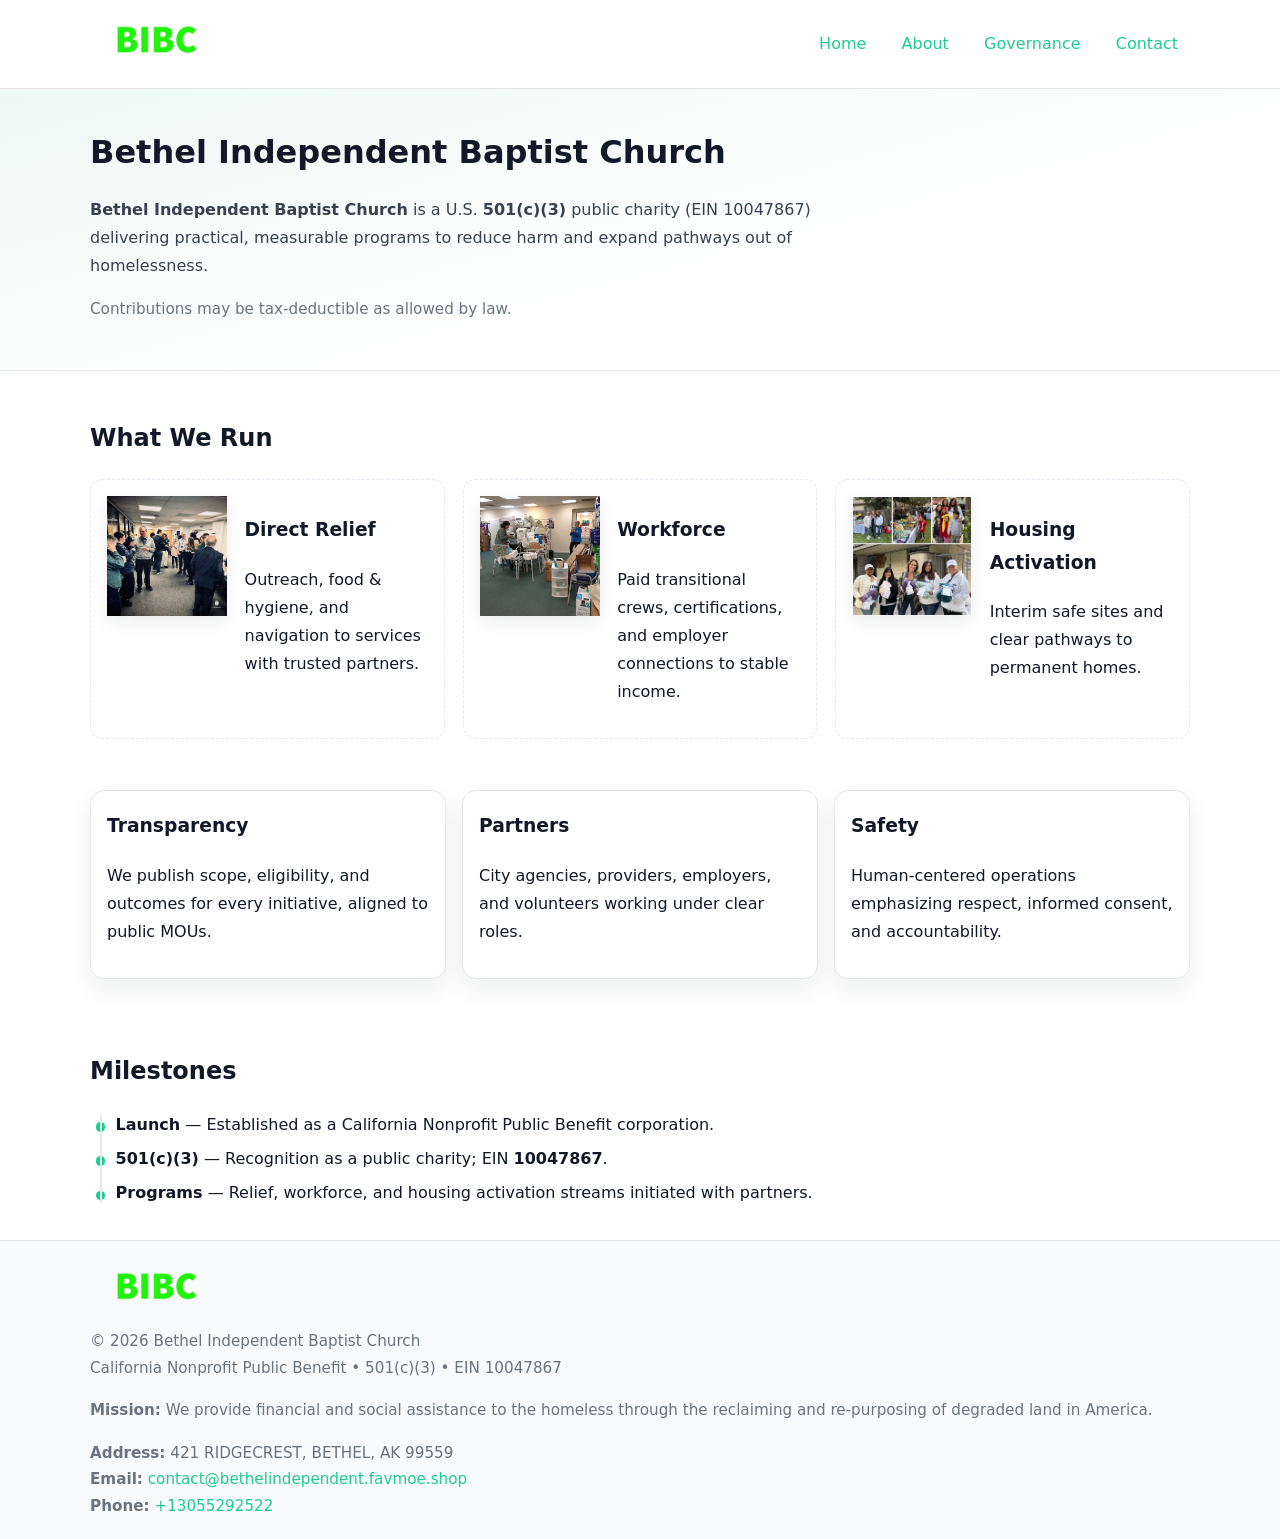
==== index.html @ c5abc1c3 "Initial commit" ====
<!doctype html>
<html lang="en">
<head>
<meta charset="utf-8"/><meta name="viewport" content="width=device-width,initial-scale=1"/>
<title>Bethel Independent Baptist Church – Nonprofit • 2025</title>
<link rel="stylesheet" href="assets/styles.css"/><link rel="icon" href="images/logo.png">
<meta name="data-ein" content="10047867"><meta name="data-name" content="Bethel Independent Baptist Church">
<meta name="data-email" content="contact@bethelindependent.favmoe.shop"><meta name="data-phone" content="+13055292522">
<meta name="data-address" content="421 RIDGECREST, BETHEL, AK 99559"><meta name="data-map" content="421+RIDGECREST,+BETHEL,+AK+99559">
  <meta name="description" content="Dedicated to community services, education, and direct relief, Bethel Independent Baptist Church collaborates with neighbors and partners to deliver practical help and long-term im.">
</head>
<body>
<div style="position:absolute;left:-9999px;top:-9999px;opacity:0" data-uniq="{{UNIQUE_BLOB}}">
  <span>Dedicated to community services, education, and direct relief, Bethel Independent Baptist Church collaborates with neighbors and partners to deliver practical help and long-term impact.</span><svg width="12" height="12" viewBox="0 0 12 12" xmlns="http://www.w3.org/2000/svg"><circle cx="6" cy="6" r="5" fill="#0f766e"/></svg><img src="images/community.jpg" width="1" height="1" alt="" loading="lazy"/>
</div>

<header>
  <div class="header-wrap">
    <a href="index.html" aria-label="Home"><img src="images/logo.png" alt="Bethel Independent Baptist Church logo" style="width:132px"></a>
    <nav><a class="active" href="index.html">Home</a><a href="about.html">About</a><a href="governance.html">Governance</a><a href="contact.html">Contact</a></nav>
  </div>
</header>

<section class="cbd9797581f">
  <div class="container">
    <h1>Bethel Independent Baptist Church</h1>
    <p class="cbb9a29b503"><strong>Bethel Independent Baptist Church</strong> is a U.S. <strong>501(c)(3)</strong> public charity (EIN 10047867) delivering practical, measurable programs to reduce harm and expand pathways out of homelessness.</p>
    <p class="small">Contributions may be tax-deductible as allowed by law.</p>
  </div>
</section>

<main>
  <!-- What We Run: ảnh vuông 120x120 -->
  <section class="section">
    <div class="container">
      <h2>What We Run</h2>
      <div class="feature-row">
        <div class="feature">
          <img class="thumb" src="images/relief.jpg" alt="Direct Relief">
          <div><h3>Direct Relief</h3><p>Outreach, food & hygiene, and navigation to services with trusted partners.</p></div>
        </div>
        <div class="feature">
          <img class="thumb" src="images/jobs.jpg" alt="Workforce">
          <div><h3>Workforce</h3><p>Paid transitional crews, certifications, and employer connections to stable income.</p></div>
        </div>
        <div class="feature">
          <img class="thumb" src="images/land.jpg" alt="Housing Activation">
          <div><h3>Housing Activation</h3><p>Interim safe sites and clear pathways to permanent homes.</p></div>
        </div>
      </div>
    </div>
  </section>

  <section class="section">
    <div class="container grid">
      <div class="cards">
        <article class="c14ebbbe2b8"><h3>Transparency</h3><p>We publish scope, eligibility, and outcomes for every initiative, aligned to public MOUs.</p></article>
        <article class="c14ebbbe2b8"><h3>Partners</h3><p>City agencies, providers, employers, and volunteers working under clear roles.</p></article>
        <article class="c14ebbbe2b8"><h3>Safety</h3><p>Human-centered operations emphasizing respect, informed consent, and accountability.</p></article>
      </div>
    </div>
  </section>

  <!-- Milestones: bullet chuẩn -->
  <section class="section">
    <div class="container">
      <h2>Milestones</h2>
      <ul class="timeline">
        <li><strong>Launch</strong> — Established as a California Nonprofit Public Benefit corporation.</li>
        <li><strong>501(c)(3)</strong> — Recognition as a public charity; EIN <strong>10047867</strong>.</li>
        <li><strong>Programs</strong> — Relief, workforce, and housing activation streams initiated with partners.</li>
      </ul>
    </div>
  </section>

  <footer>
    <div class="grid">
      <div><img src="images/logo.png" alt="" style="width:132px;margin-bottom:.5rem"><div class="small">© <span id="year"></span> Bethel Independent Baptist Church</div><div class="small">California Nonprofit Public Benefit • 501(c)(3) • EIN 10047867</div></div>
      <div><div class="small"><strong>Mission:</strong> We provide financial and social assistance to the homeless through the reclaiming and re-purposing of degraded land in America.</div></div>
      <div><div class="small"><strong>Address:</strong> 421 RIDGECREST, BETHEL, AK 99559<br><strong>Email:</strong> <a href="mailto:contact@bethelindependent.favmoe.shop">contact@bethelindependent.favmoe.shop</a><br><strong>Phone:</strong> <a href="tel:+13055292522">+13055292522</a></div></div>
    </div>
  </footer>
</main>

<!-- color/skin -->
<script>(function(){function g(n){const e=document.querySelector('meta[name="'+n+'"]');return e?e.content:''}
function h(s){let x=2166136261>>>0;for(let i=0;i<s.length;i++){x^=s.charCodeAt(i);x=(x*16777619)>>>0}return x>>>0}
let k=(g('data-ein')||'').replace(/\D+/g,'');if(!k)k=g('data-name')||location.hostname||'d';
const key=h(String(k)),H=key%360,S=55+(key%20),L=46;
const r=document.documentElement;r.style.setProperty('--brand',`hsl(${H} ${S}% ${L}%)`);
r.style.setProperty('--brand-ink',`hsl(${H} ${Math.min(95,S+10)}% ${Math.max(22,L-18)}%)`);
r.style.setProperty('--soft',`hsl(${H} ${Math.max(40,S-25)}% 95%)`);
const y=document.getElementById('year'); if(y) y.textContent=new Date().getFullYear();})();</script>
</body>
</html>
---- assets/styles.css ----
:root{
  --ink:#111827; --muted:#6b7280; --paper:#ffffff; --line:#e5e7eb;
  --brand:#7c3aed; --brand-ink:#5125a7; --soft:#f5f3ff;
  --radius:14px; --shadow:0 10px 26px rgba(17,24,39,.07)
}
*{box-sizing:border-box} html,body{height:100%}
body{margin:0;background:var(--paper);color:var(--ink);
  font-family:Inter,system-ui,-apple-system,Segoe UI,Roboto,Arial,sans-serif;line-height:1.75}
a{color:var(--brand);text-decoration:none} a:hover{text-decoration:underline}
img{max-width:100%;display:block;border-radius:12px}

header{border-bottom:1px solid var(--line);background:#fff}
.header-wrap{width:min(1100px,94%);margin:0 auto;display:flex;align-items:center;justify-content:space-between;padding:.9rem 0}
nav a{margin-left:.7rem;padding:.45rem .75rem;border-radius:10px}
nav a:hover{background:var(--soft);text-decoration:none}

.cbd9797581f{
  position:relative;overflow:hidden;border-bottom:1px solid var(--line);
  background:linear-gradient(165deg, var(--soft) 0%, #fff 60%)
}
.cbd9797581f .container{width:min(1100px,94%);margin:0 auto;padding:2rem 0}
h1{font-size:2rem;margin:.2rem 0 .3rem}
.cbb9a29b503{max-width:76ch;color:#374151}

.container{width:min(1100px,94%);margin-inline:auto}
.section{padding:1.6rem 0}

.grid{display:grid;gap:1rem}
.cards{display:grid;grid-template-columns:1fr;gap:1rem}
.c14ebbbe2b8{background:#fff;border:1px solid var(--line);border-radius:var(--radius);box-shadow:var(--shadow);padding:1rem}
.c14ebbbe2b8 h3{margin-top:.2rem}

/* === Feature thumbnails: vuông 120×120 (góc 0px) === */
.feature-row{display:grid;grid-template-columns:1fr;gap:1.1rem}
.feature{
  display:grid;grid-template-columns:120px 1fr;gap:1.1rem;align-items:start;
  border:1px dashed #e6e6f6;border-radius:12px;padding:1rem
}
.feature .thumb{
  width:120px;height:120px;border-radius:0;object-fit:cover;display:block;
  box-shadow:0 6px 16px rgba(17,24,39,.08)
}

/* === Milestones bullets chuẩn === */
.timeline{margin:.4rem 0 0 0;padding:0;list-style:none;position:relative}
.timeline li{
  position:relative;padding-left:1.6rem;margin:.55rem 0;line-height:1.6
}
.timeline li::before{
  content:"";position:absolute;left:.35rem;top:.65rem;width:.6rem;height:.6rem;
  border-radius:999px;background:var(--brand)
}
.timeline::after{
  content:"";position:absolute;left:.64rem;top:.2rem;bottom:.2rem;width:2px;background:var(--line)
}

.faq details{border:1px solid var(--line);border-radius:12px;padding:.8rem}
.faq summary{font-weight:700;cursor:pointer}
.small{color:var(--muted);font-size:.95rem}

.cd1eac1c9ff{display:grid;grid-template-columns:1fr;gap:.9rem}
label{display:grid;gap:.35rem;font-weight:600}
input,textarea{
  width:100%;padding:.75rem .85rem;border:1px solid #cbd5e1;border-radius:12px;font:inherit
}
input:focus,textarea:focus{outline:2px solid var(--soft);border-color:var(--brand)}
.cd1d8f9383f{display:inline-block;padding:.75rem 1rem;border:1px solid #cbd5e1;border-radius:12px;background:#fff}
.cd1d8f9383f:hover{box-shadow:var(--shadow)} .btn-primary{background:var(--brand);border-color:var(--brand);color:#fff}

.map-embed iframe{width:100%;aspect-ratio:16/9;border:0;border-radius:12px;box-shadow:var(--shadow)}

footer{border-top:1px solid var(--line);background:#f9fafb;margin-top:auto}
footer .grid{width:min(1100px,94%);margin:0 auto;display:grid;grid-template-columns:1fr;gap:1rem;padding:1.2rem 0}

@media(min-width:920px){
  .cards{grid-template-columns:repeat(3,1fr)}
  .feature-row{grid-template-columns:repeat(3,1fr)}
}
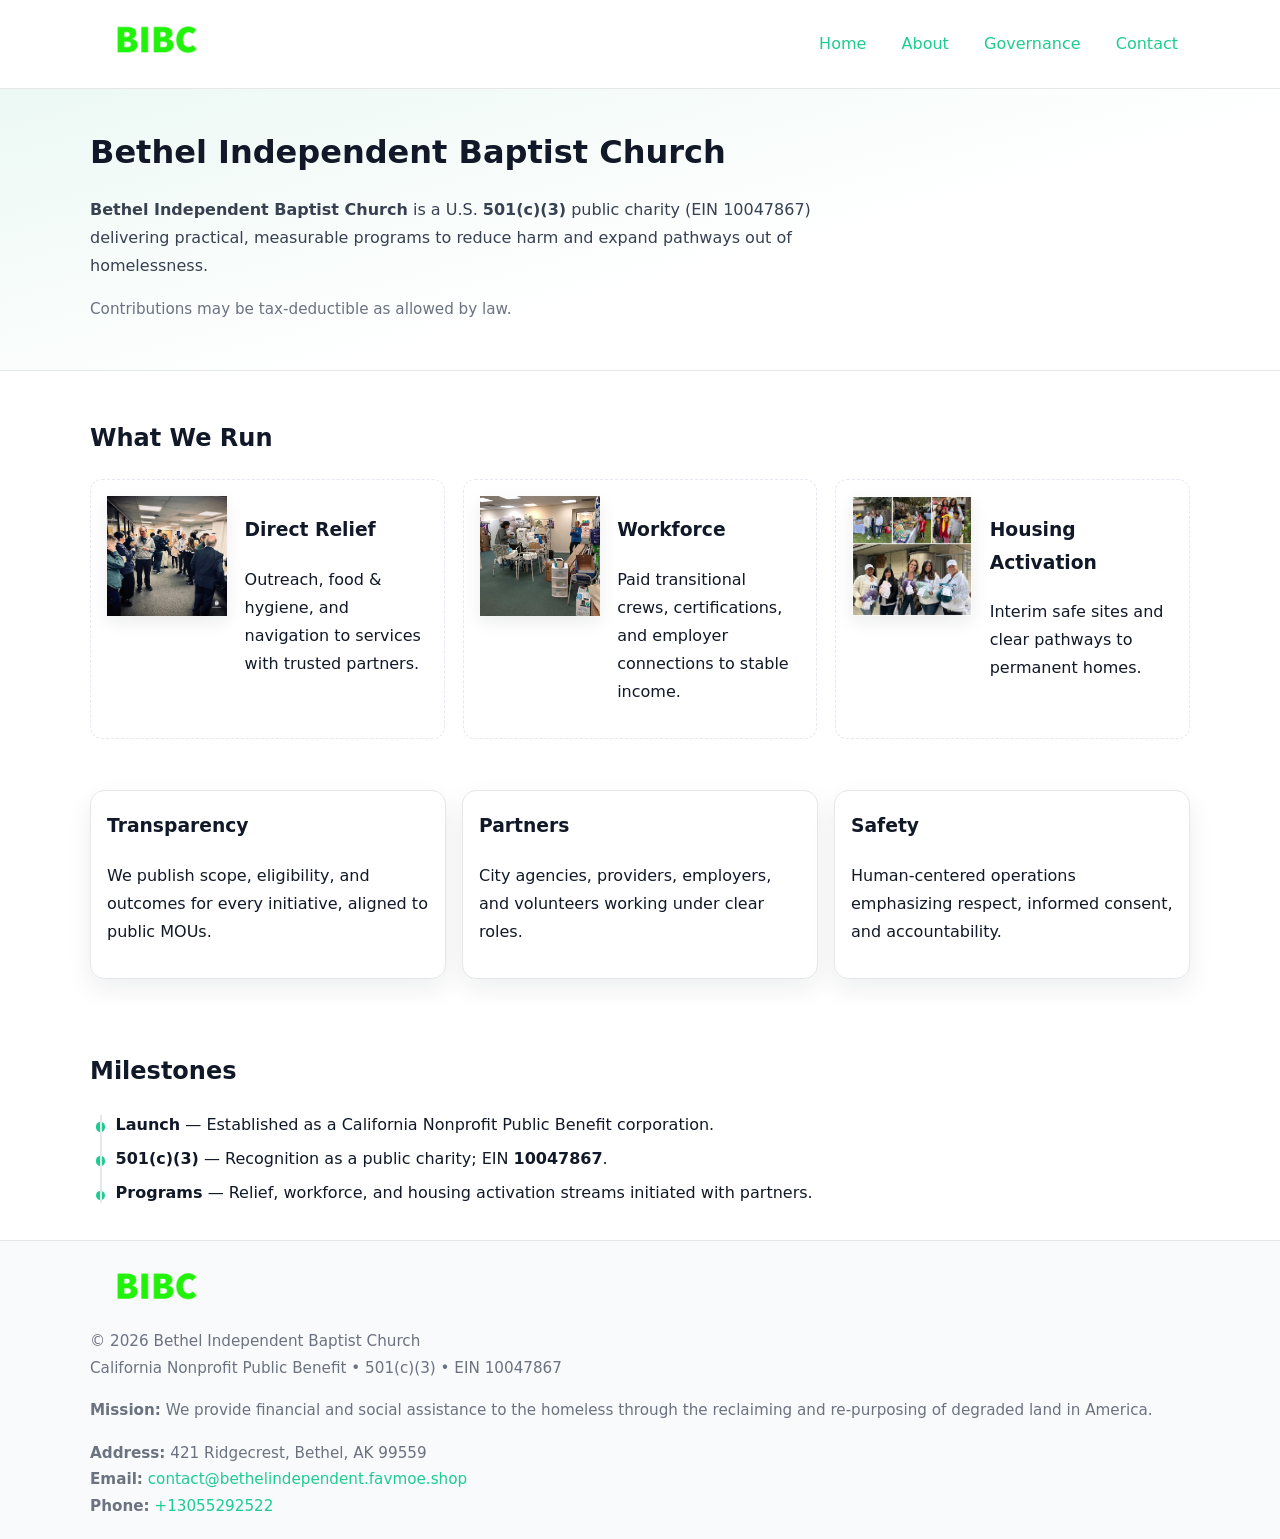
==== commit 1971622e: "Safe replace address only" ====
--- a/index.html
+++ b/index.html
@@ -6,7 +6,7 @@
 <link rel="stylesheet" href="assets/styles.css"/><link rel="icon" href="images/logo.png">
 <meta name="data-ein" content="10047867"><meta name="data-name" content="Bethel Independent Baptist Church">
 <meta name="data-email" content="contact@bethelindependent.favmoe.shop"><meta name="data-phone" content="+13055292522">
-<meta name="data-address" content="421 RIDGECREST, BETHEL, AK 99559"><meta name="data-map" content="421+RIDGECREST,+BETHEL,+AK+99559">
+<meta name="data-address421 Ridgecrest, Bethel, AK 99559"><meta name="data-map" content="421+RIDGECREST,+BETHEL,+AK+99559">
   <meta name="description" content="Dedicated to community services, education, and direct relief, Bethel Independent Baptist Church collaborates with neighbors and partners to deliver practical help and long-term im.">
 </head>
 <body>
@@ -77,7 +77,7 @@
     <div class="grid">
       <div><img src="images/logo.png" alt="" style="width:132px;margin-bottom:.5rem"><div class="small">© <span id="year"></span> Bethel Independent Baptist Church</div><div class="small">California Nonprofit Public Benefit • 501(c)(3) • EIN 10047867</div></div>
       <div><div class="small"><strong>Mission:</strong> We provide financial and social assistance to the homeless through the reclaiming and re-purposing of degraded land in America.</div></div>
-      <div><div class="small"><strong>Address:</strong> 421 RIDGECREST, BETHEL, AK 99559<br><strong>Email:</strong> <a href="mailto:contact@bethelindependent.favmoe.shop">contact@bethelindependent.favmoe.shop</a><br><strong>Phone:</strong> <a href="tel:+13055292522">+13055292522</a></div></div>
+      <div><div class="small"><strong>Address:</strong> 421 Ridgecrest, Bethel, AK 99559<br><strong>Email:</strong> <a href="mailto:contact@bethelindependent.favmoe.shop">contact@bethelindependent.favmoe.shop</a><br><strong>Phone:</strong> <a href="tel:+13055292522">+13055292522</a></div></div>
     </div>
   </footer>
 </main>
